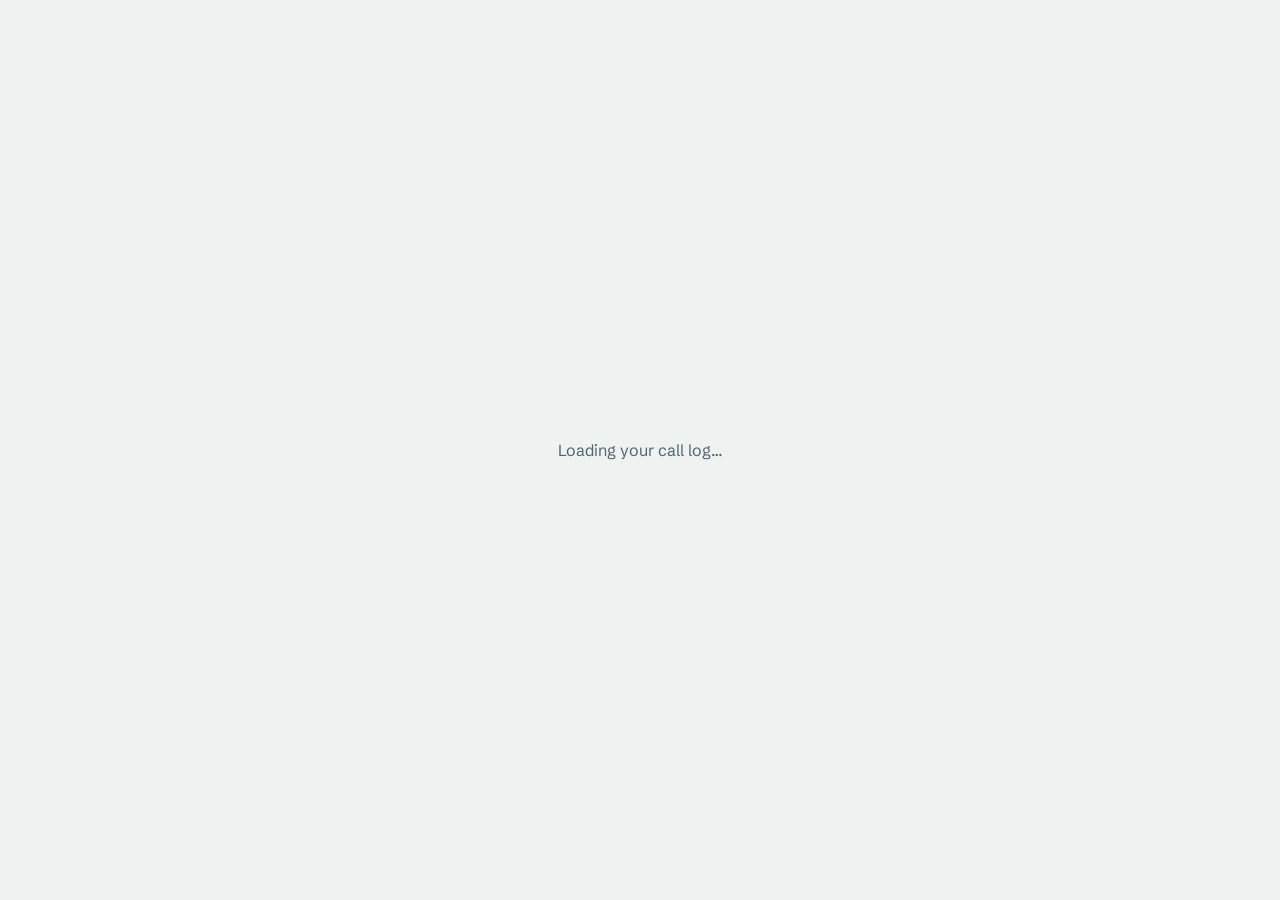
==== dashboard/index.html @ 9eb1d895 "Add files via upload" ====
<!doctype html>
<html lang="en-AU">
<head>
  <meta charset="utf-8">
  <meta name="viewport" content="width=device-width, initial-scale=1">
  <title>Call log | Keel Co</title>
  <meta name="robots" content="noindex">
  <meta name="theme-color" content="#0F2B3A">
  <link rel="icon" href="/assets/mark.svg" type="image/svg+xml">
  <link rel="preconnect" href="https://fonts.googleapis.com">
  <link rel="preconnect" href="https://fonts.gstatic.com" crossorigin>
  <link href="https://fonts.googleapis.com/css2?family=Schibsted+Grotesk:wght@400;500;600;700;800&display=swap" rel="stylesheet">
  <link rel="stylesheet" href="/dashboard/dash.css">
</head>
<body>

<!-- Loading -->
<div id="view-loading" class="loading" aria-live="polite">Loading your call log…</div>

<!-- Sign in -->
<div id="view-login" class="login" hidden>
  <aside class="login-side">
    <a class="brand" href="/"><img src="/assets/mark.svg" alt="" width="30" height="30">Keel Co</a>
    <div>
      <p class="login-quote">Every call your team missed, and what each caller needed.</p>
    </div>
    <p class="login-small">Brisbane, Queensland</p>
  </aside>
  <main class="login-main">
    <form id="login-form" class="login-form" novalidate>
      <h1>Sign in to your call log</h1>
      <p class="muted">Enter your work email and we'll send you a sign-in link. No password needed.</p>
      <div class="field">
        <label for="login-email">Work email</label>
        <input id="login-email" type="email" autocomplete="email" required>
      </div>
      <button class="btn btn-primary" type="submit" id="login-btn">Email me a sign-in link</button>
      <p id="login-status" class="status" role="status" aria-live="polite"></p>
    </form>
    <div id="login-sent" class="login-form" hidden>
      <h1>Check your inbox</h1>
      <p class="muted">We've sent a sign-in link to <strong id="sent-to"></strong>. Open it on this device to see your call log. The link works once and expires after an hour.</p>
      <button class="btn btn-quiet" type="button" id="login-again">Use a different email</button>
    </div>
  </main>
</div>

<!-- App -->
<div id="view-app" class="app" hidden>
  <header class="topbar">
    <a class="brand" href="/"><img src="/assets/mark.svg" alt="" width="28" height="28">Keel Co</a>
    <div class="client" id="client-wrap">
      <span class="client-name" id="client-name"></span>
      <select id="client-select" aria-label="Business" hidden></select>
    </div>
    <div class="user">
      <span id="user-email" class="user-email"></span>
      <button class="btn btn-quiet-dark" id="sign-out" type="button">Sign out</button>
    </div>
  </header>

  <main class="main">
    <div class="titlebar">
      <h1>Calls</h1>
      <div class="segmented" role="group" aria-label="Time period">
        <button type="button" data-period="7" aria-pressed="true">7 days</button>
        <button type="button" data-period="30" aria-pressed="false">30 days</button>
        <button type="button" data-period="all" aria-pressed="false">All time</button>
      </div>
    </div>

    <div id="no-access" class="empty" hidden>
      <h2>This email isn't linked to a call log yet</h2>
      <p>Ask Keel Co to add <strong id="no-access-email"></strong> to your business, then sign in again.</p>
    </div>

    <div id="content">
      <section class="figures" aria-label="Summary">
        <div><span class="fig" id="fig-calls">0</span><span class="fig-label">Calls answered</span></div>
        <div><span class="fig" id="fig-urgent">0</span><span class="fig-label">Urgent</span></div>
        <div><span class="fig" id="fig-after">0</span><span class="fig-label">Outside 9 to 5 weekdays</span></div>
        <div><span class="fig" id="fig-waiting">0</span><span class="fig-label">Waiting for a call back</span></div>
      </section>

      <div class="grid2">
        <section class="panel chart-panel" aria-labelledby="chart-title">
          <div class="panel-head">
            <h2 id="chart-title">Calls per day</h2>
            <div class="legend" aria-hidden="true"><span><i class="sw sw-urgent"></i>Urgent</span><span><i class="sw sw-other"></i>Other calls</span></div>
          </div>
          <div class="chart" id="chart"></div>
          <div class="tip" id="chart-tip" role="tooltip" hidden></div>
        </section>

        <section class="panel" aria-labelledby="waiting-title">
          <div class="panel-head"><h2 id="waiting-title">Waiting for a call back</h2></div>
          <ul class="waiting" id="waiting"></ul>
        </section>
      </div>

      <section class="panel log-panel" aria-labelledby="log-title">
        <div class="panel-head">
          <h2 id="log-title">Call log</h2>
          <span class="muted" id="log-count"></span>
        </div>
        <div class="filters">
          <input type="search" id="f-search" placeholder="Search name, number, unit or reason" aria-label="Search calls">
          <select id="f-type" aria-label="Type of call"><option value="">All types</option></select>
          <select id="f-urgency" aria-label="Urgency"><option value="">Any urgency</option><option value="urgent">Urgent</option><option value="normal">Normal</option><option value="low">Low</option></select>
          <select id="f-status" aria-label="Call back status"><option value="">Any status</option><option value="waiting">Waiting</option><option value="done">Called back</option></select>
        </div>
        <div class="table-wrap">
          <table class="calls">
            <thead><tr><th scope="col">When</th><th scope="col">Caller</th><th scope="col">What it's about</th><th scope="col">Type</th><th scope="col">Status</th></tr></thead>
            <tbody id="rows"></tbody>
          </table>
        </div>
        <div class="empty" id="log-empty" hidden></div>
      </section>
    </div>
  </main>

  <!-- Call detail -->
  <div class="scrim" id="scrim" hidden></div>
  <aside class="drawer" id="drawer" aria-labelledby="d-title" role="dialog" aria-modal="true" hidden>
    <div class="drawer-head">
      <div>
        <h2 id="d-title"></h2>
        <p class="muted" id="d-meta"></p>
      </div>
      <button class="icon-btn" id="d-close" type="button" aria-label="Close call details">
        <svg viewBox="0 0 24 24" width="22" height="22" aria-hidden="true"><path d="M6 6l12 12M18 6L6 18" stroke="currentColor" stroke-width="2.2" stroke-linecap="round"/></svg>
      </button>
    </div>
    <div class="drawer-body">
      <div class="d-actions">
        <span id="d-pills"></span>
        <button class="btn btn-primary" id="d-handled" type="button"></button>
      </div>
      <dl class="d-facts" id="d-facts"></dl>
      <div class="d-block" id="d-summary-block"><h3>Summary</h3><p id="d-summary"></p></div>
      <div class="d-block" id="d-unanswered-block" hidden><h3>Asked but couldn't answer</h3><p id="d-unanswered"></p></div>
      <div class="d-block"><h3>Transcript</h3><div id="d-transcript" class="transcript"></div></div>
    </div>
  </aside>
</div>

<div class="toast" id="toast" role="status" aria-live="polite" hidden></div>

<script src="/config.js"></script>
<script src="/dashboard/app.js"></script>
</body>
</html>
---- dashboard/dash.css ----
/* Keel Co — client dashboard */
:root {
  --tide: #0F2B3A; --tide-raised: #17394B; --tide-line: #2A4B5C;
  --on-tide: #E8F0EF; --on-tide-muted: #A3BABF;
  --bg: #EEF3F2; --surface: #FFFFFF; --surface-2: #F5F8F7;
  --ink: #102631; --muted: #50656F; --line: #D6E0DE;
  --accent: #2E7F6E; --accent-soft: #D9EFE8; --accent-ink: #1A5A4C;
  --urgent: #F2B632; --urgent-ink: #2B1F00;
  --bar-urgent: #C98A00; --bar-other: #1A6E9C;
  --danger: #B3261E;
  --font: "Schibsted Grotesk", "Helvetica Neue", Arial, system-ui, sans-serif;
  color-scheme: light;
}
@media (prefers-color-scheme: dark) {
  :root:not([data-theme="light"]) {
    --bg: #0B1F2B; --surface: #12293A; --surface-2: #163246;
    --ink: #E3ECEB; --muted: #9FB4B9; --line: #274659;
    --accent: #8CC9BA; --accent-soft: #1D4A42; --accent-ink: #BFE6DB;
    --bar-urgent: #C4850B; --bar-other: #3A97DB; --danger: #FF9B8F;
    color-scheme: dark;
  }
}
:root[data-theme="dark"] {
  --bg: #0B1F2B; --surface: #12293A; --surface-2: #163246; --ink: #E3ECEB; --muted: #9FB4B9; --line: #274659;
  --accent: #8CC9BA; --accent-soft: #1D4A42; --accent-ink: #BFE6DB; --bar-urgent: #C4850B; --bar-other: #3A97DB; --danger: #FF9B8F;
  color-scheme: dark;
}
*, *::before, *::after { box-sizing: border-box; }
html, body { height: 100%; }
body { margin: 0; background: var(--bg); color: var(--ink); font-family: var(--font); font-size: 1rem; line-height: 1.5; font-feature-settings: "tnum" 1; -webkit-font-smoothing: antialiased; }
[hidden] { display: none !important; }
:focus-visible { outline: 3px solid var(--urgent); outline-offset: 2px; border-radius: 6px; }
h1, h2, h3 { margin: 0; letter-spacing: -0.015em; }
p { margin: 0; }
.muted { color: var(--muted); }
.brand { display: inline-flex; align-items: center; gap: 10px; color: inherit; text-decoration: none; font-weight: 800; font-size: 1.25rem; letter-spacing: -0.03em; }

.btn { display: inline-flex; align-items: center; justify-content: center; min-height: 44px; padding: 0 18px; border-radius: 999px; border: 2px solid transparent; font: 700 .95rem/1 var(--font); cursor: pointer; text-decoration: none; }
.btn:disabled { opacity: .6; cursor: progress; }
.btn-primary { background: var(--tide); color: var(--on-tide); }
@media (prefers-color-scheme: dark) { :root:not([data-theme="light"]) .btn-primary { background: var(--accent); color: #0B1F2B; } }
.btn-quiet { background: transparent; border-color: var(--line); color: var(--ink); }
.btn-quiet-dark { background: transparent; border-color: var(--tide-line); color: var(--on-tide); min-height: 38px; padding: 0 14px; }
.icon-btn { width: 44px; height: 44px; border-radius: 50%; border: 0; background: var(--surface-2); color: var(--ink); cursor: pointer; display: grid; place-items: center; flex: none; }

.loading { min-height: 100vh; display: grid; place-items: center; color: var(--muted); }

/* Login */
.login { min-height: 100vh; display: grid; grid-template-columns: minmax(280px, 1fr) minmax(0, 1.2fr); }
.login-side { background: var(--tide); color: var(--on-tide); padding: 32px clamp(24px, 4vw, 56px); display: flex; flex-direction: column; justify-content: space-between; gap: 32px; }
.login-quote { font-size: clamp(1.8rem, 3vw, 2.6rem); font-weight: 800; line-height: 1.08; letter-spacing: -0.03em; max-width: 14em; }
.login-small { color: var(--on-tide-muted); font-size: .9rem; }
.login-main { display: grid; place-items: center; padding: 40px 16px; }
.login-form { width: 100%; max-width: 420px; display: grid; gap: 18px; }
.login-form h1 { font-size: 2rem; letter-spacing: -0.03em; line-height: 1.1; }
.field { display: grid; gap: 6px; }
.field label { font-weight: 700; font-size: .95rem; }
input, select { font: inherit; color: var(--ink); background: var(--surface); border: 1.5px solid var(--line); border-radius: 12px; padding: 10px 14px; min-height: 46px; }
input:focus, select:focus { outline: none; border-color: var(--accent); box-shadow: 0 0 0 3px color-mix(in srgb, var(--accent) 30%, transparent); }
.status { min-height: 1.4em; font-size: .95rem; }
.status.err { color: var(--danger); font-weight: 700; }
@media (max-width: 760px) { .login { grid-template-columns: 1fr; } .login-side { min-height: auto; } .login-quote { font-size: 1.6rem; } }

/* App shell */
.topbar { position: sticky; top: 0; z-index: 5; display: flex; align-items: center; gap: 20px; padding: 0 clamp(16px, 3vw, 32px); height: 64px; background: var(--tide); color: var(--on-tide); }
.client { flex: 1; min-width: 0; display: flex; align-items: center; gap: 10px; padding-left: 20px; border-left: 1px solid var(--tide-line); }
.client-name { font-weight: 700; white-space: nowrap; overflow: hidden; text-overflow: ellipsis; }
.client select { background: var(--tide-raised); color: var(--on-tide); border-color: var(--tide-line); min-height: 38px; }
.user { display: flex; align-items: center; gap: 14px; }
.user-email { color: var(--on-tide-muted); font-size: .9rem; }
@media (max-width: 760px) { .user-email { display: none; } .client { padding-left: 12px; } .brand span { display: none; } }

.main { max-width: 1280px; margin: 0 auto; padding: clamp(20px, 3vw, 36px) clamp(16px, 3vw, 32px) 80px; }
.titlebar { display: flex; flex-wrap: wrap; align-items: center; justify-content: space-between; gap: 16px; margin-bottom: 24px; }
.titlebar h1 { font-size: 2.2rem; letter-spacing: -0.035em; }
.segmented { display: inline-flex; background: var(--surface); border: 1.5px solid var(--line); border-radius: 999px; padding: 3px; }
.segmented button { border: 0; background: transparent; color: var(--muted); font: 600 .92rem var(--font); padding: 8px 14px; border-radius: 999px; cursor: pointer; min-height: 36px; }
.segmented button[aria-pressed="true"] { background: var(--tide); color: var(--on-tide); }
@media (prefers-color-scheme: dark) { :root:not([data-theme="light"]) .segmented button[aria-pressed="true"] { background: var(--accent); color: #0B1F2B; } }

/* Figures: one band, not a row of cards */
.figures { display: grid; grid-template-columns: repeat(4, minmax(0, 1fr)); background: var(--surface); border: 1px solid var(--line); border-radius: 18px; margin-bottom: 20px; }
.figures > div { padding: 18px 22px; display: grid; gap: 2px; }
.figures > div + div { border-left: 1px solid var(--line); }
.fig { font-size: clamp(1.9rem, 3vw, 2.6rem); font-weight: 800; letter-spacing: -0.04em; line-height: 1.05; }
.fig-label { color: var(--muted); font-size: .9rem; }
#fig-waiting.has { color: var(--ink); }
.figures > div.attn { background: linear-gradient(0deg, color-mix(in srgb, var(--urgent) 16%, transparent), transparent); }
.figures > div:last-child { border-radius: 0 18px 18px 0; }
@media (max-width: 760px) { .figures { grid-template-columns: repeat(2, minmax(0, 1fr)); } .figures > div:nth-child(3) { border-left: 0; } .figures > div:nth-child(n+3) { border-top: 1px solid var(--line); } .figures > div:last-child { border-radius: 0 0 18px 0; } }

.grid2 { display: grid; grid-template-columns: minmax(0, 1.6fr) minmax(0, 1fr); gap: 20px; margin-bottom: 20px; }
@media (max-width: 980px) { .grid2 { grid-template-columns: 1fr; } }
.panel { background: var(--surface); border: 1px solid var(--line); border-radius: 18px; padding: 20px 22px; position: relative; }
.panel-head { display: flex; justify-content: space-between; align-items: baseline; gap: 12px; margin-bottom: 14px; flex-wrap: wrap; }
.panel-head h2 { font-size: 1.15rem; }

/* Chart */
.legend { display: flex; gap: 16px; font-size: .85rem; color: var(--muted); }
.legend span { display: inline-flex; align-items: center; gap: 6px; }
.sw { width: 12px; height: 12px; border-radius: 3px; display: inline-block; }
.sw-urgent { background: var(--bar-urgent); }
.sw-other { background: var(--bar-other); }
.chart { height: 220px; }
.chart svg { width: 100%; height: 100%; overflow: visible; }
.chart .grid line { stroke: var(--line); stroke-width: 1; }
.chart .axis text { fill: var(--muted); font-size: 11px; font-family: var(--font); }
.chart .hit { fill: transparent; cursor: default; }
.chart .col:hover .bar, .chart .col:focus .bar { filter: brightness(1.12); }
.chart .col:focus { outline: none; }
.chart .col:focus .hit { stroke: var(--urgent); stroke-width: 2; }
.tip { position: absolute; pointer-events: none; background: var(--tide); color: var(--on-tide); font-size: .85rem; padding: 8px 10px; border-radius: 10px; white-space: nowrap; transform: translate(-50%, calc(-100% - 10px)); box-shadow: 0 8px 24px -10px rgba(0,0,0,.5); }
.tip b { display: block; }

/* Waiting list */
.waiting { list-style: none; margin: 0; padding: 0; }
.waiting li + li { border-top: 1px solid var(--line); }
.waiting button { all: unset; box-sizing: border-box; display: grid; grid-template-columns: 1fr auto; gap: 2px 12px; width: 100%; padding: 12px 4px; cursor: pointer; border-radius: 8px; }
.waiting button:hover { background: var(--surface-2); }
.waiting button:focus-visible { outline: 3px solid var(--urgent); }
.waiting .w-what { font-weight: 700; }
.waiting .w-when { color: var(--muted); font-size: .85rem; text-align: right; }
.waiting .w-who { color: var(--muted); font-size: .9rem; grid-column: 1 / -1; }
.waiting .none { color: var(--muted); padding: 12px 4px; }

/* Pills */
.pill { display: inline-flex; align-items: center; gap: 6px; font-size: .78rem; font-weight: 800; padding: 3px 10px; border-radius: 999px; background: var(--surface-2); color: var(--ink); border: 1px solid var(--line); white-space: nowrap; }
.pill.urgent { background: var(--urgent); color: var(--urgent-ink); border-color: var(--urgent); }
.pill.urgent::before { content: ""; width: 0; height: 0; border-left: 5px solid transparent; border-right: 5px solid transparent; border-bottom: 8px solid currentColor; }
.pill.done { background: var(--accent-soft); color: var(--accent-ink); border-color: transparent; }
.pill.done::before { content: ""; width: 9px; height: 5px; border-left: 2px solid currentColor; border-bottom: 2px solid currentColor; transform: rotate(-45deg) translateY(-2px); }
.pill.waiting::before { content: ""; width: 7px; height: 7px; border-radius: 50%; border: 2px solid currentColor; }

/* Filters + table */
.filters { display: grid; grid-template-columns: minmax(0, 2fr) repeat(3, minmax(0, 1fr)); gap: 10px; margin-bottom: 14px; }
@media (max-width: 860px) { .filters { grid-template-columns: 1fr 1fr; } .filters input { grid-column: 1 / -1; } }
.table-wrap { overflow-x: auto; }
table.calls { width: 100%; border-collapse: collapse; font-size: .95rem; }
.calls th { text-align: left; font-size: .82rem; font-weight: 700; color: var(--muted); padding: 10px 12px; border-bottom: 1px solid var(--line); white-space: nowrap; }
.calls td { padding: 14px 12px; border-bottom: 1px solid var(--line); vertical-align: top; }
.calls tbody tr { cursor: pointer; }
.calls tbody tr:hover td { background: var(--surface-2); }
.calls tbody tr:focus-visible { outline: 3px solid var(--urgent); outline-offset: -3px; }
.calls .when { white-space: nowrap; color: var(--muted); }
.calls .when b { display: block; color: var(--ink); font-weight: 700; }
.calls .who b { display: block; }
.calls .who span { color: var(--muted); font-size: .88rem; }
.calls .why { max-width: 42ch; }
@media (max-width: 760px) {
  .calls thead { display: none; }
  .calls, .calls tbody, .calls tr, .calls td { display: block; width: 100%; }
  .calls tr { padding: 12px 4px; border-bottom: 1px solid var(--line); display: grid; grid-template-columns: 1fr auto; gap: 4px 10px; }
  .calls td { border: 0; padding: 0; }
  .calls td.when { grid-column: 1; } .calls td.status { grid-column: 2; grid-row: 1; text-align: right; }
  .calls td.who, .calls td.why { grid-column: 1 / -1; } .calls td.type { grid-column: 1 / -1; }
  .calls .when b { display: inline; margin-right: 6px; }
}
.empty { padding: 36px 8px; text-align: center; color: var(--muted); max-width: 52ch; margin: 0 auto; }
.empty h2 { color: var(--ink); font-size: 1.3rem; margin-bottom: 8px; }
#no-access { background: var(--surface); border: 1px solid var(--line); border-radius: 18px; }

/* Drawer */
.scrim { position: fixed; inset: 0; background: rgba(8, 20, 28, .45); z-index: 20; }
.drawer { position: fixed; top: 0; right: 0; bottom: 0; width: min(560px, 100%); background: var(--surface); z-index: 21; display: flex; flex-direction: column; box-shadow: -20px 0 60px -30px rgba(0,0,0,.5); }
@media (prefers-reduced-motion: no-preference) { .drawer.open { animation: slide .22s cubic-bezier(.2,.8,.2,1); } @keyframes slide { from { transform: translateX(24px); opacity: .4; } } }
.drawer-head { display: flex; justify-content: space-between; gap: 16px; padding: 22px 24px 16px; border-bottom: 1px solid var(--line); }
.drawer-head h2 { font-size: 1.45rem; letter-spacing: -0.025em; line-height: 1.15; }
.drawer-head .muted { margin-top: 4px; }
.drawer-body { overflow-y: auto; padding: 18px 24px 40px; display: grid; gap: 22px; align-content: start; }
.d-actions { display: flex; flex-wrap: wrap; align-items: center; justify-content: space-between; gap: 12px; }
.d-actions #d-pills { display: flex; gap: 8px; flex-wrap: wrap; }
.d-facts { display: grid; grid-template-columns: repeat(2, minmax(0, 1fr)); gap: 0; margin: 0; border: 1px solid var(--line); border-radius: 14px; }
.d-facts div { padding: 12px 14px; border-top: 1px solid var(--line); }
.d-facts div:nth-child(-n+2) { border-top: 0; }
.d-facts div:nth-child(even) { border-left: 1px solid var(--line); }
.d-facts dt { color: var(--muted); font-size: .82rem; }
.d-facts dd { margin: 2px 0 0; font-weight: 600; word-break: break-word; }
.d-facts a { color: inherit; }
.d-block h3 { font-size: .95rem; margin-bottom: 8px; }
.transcript { display: grid; gap: 8px; }
.bubble { max-width: 88%; padding: 10px 14px; border-radius: 16px; font-size: .95rem; }
.bubble small { display: block; font-size: .75rem; font-weight: 700; color: var(--muted); margin-bottom: 2px; }
.bubble.ai { background: var(--surface-2); border: 1px solid var(--line); border-bottom-left-radius: 4px; }
.bubble.caller { background: var(--tide); color: var(--on-tide); margin-left: auto; border-bottom-right-radius: 4px; }
.bubble.caller small { color: var(--on-tide-muted); }

.toast { position: fixed; left: 50%; bottom: 24px; transform: translateX(-50%); background: var(--tide); color: var(--on-tide); padding: 12px 18px; border-radius: 999px; font-weight: 600; z-index: 30; box-shadow: 0 12px 30px -12px rgba(0,0,0,.5); }
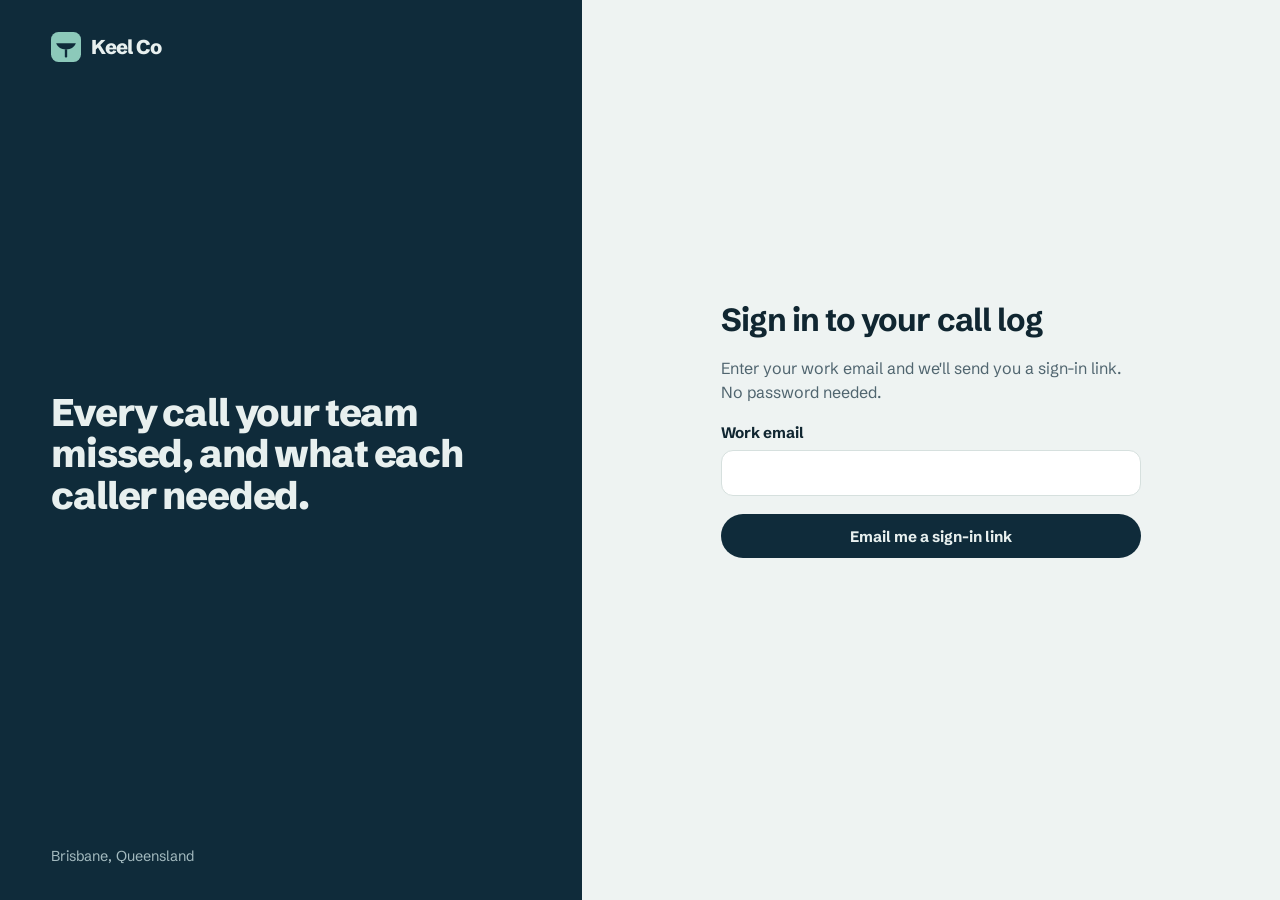
==== commit 61903311: "Update login notification message in index.html" ====
--- a/dashboard/index.html
+++ b/dashboard/index.html
@@ -39,7 +39,8 @@
     </form>
     <div id="login-sent" class="login-form" hidden>
       <h1>Check your inbox</h1>
-      <p class="muted">We've sent a sign-in link to <strong id="sent-to"></strong>. Open it on this device to see your call log. The link works once and expires after an hour.</p>
+      <p class="muted">If <strong id="sent-to"></strong> has access to a call log, a sign-in link is on its way. Open it on this device. The link works once and expires after an hour.</p>
+      <p class="muted">No email after a few minutes? Check your junk folder, or ask whoever manages Keel Co at your business to add you.</p>
       <button class="btn btn-quiet" type="button" id="login-again">Use a different email</button>
     </div>
   </main>
--- a/dashboard/dash.css
+++ b/dashboard/dash.css
@@ -27,7 +27,7 @@
 }
 *, *::before, *::after { box-sizing: border-box; }
 html, body { height: 100%; }
-body { margin: 0; background: var(--bg); color: var(--ink); font-family: var(--font); font-size: 1rem; line-height: 1.5; font-feature-settings: "tnum" 1; -webkit-font-smoothing: antialiased; }
+body { margin: 0; background: var(--bg); color: var(--ink); font-family: var(--font); font-size: 1rem; line-height: 1.5; -webkit-font-smoothing: antialiased; }
 [hidden] { display: none !important; }
 :focus-visible { outline: 3px solid var(--urgent); outline-offset: 2px; border-radius: 6px; }
 h1, h2, h3 { margin: 0; letter-spacing: -0.015em; }
@@ -185,3 +185,6 @@
 .bubble.caller small { color: var(--on-tide-muted); }
 
 .toast { position: fixed; left: 50%; bottom: 24px; transform: translateX(-50%); background: var(--tide); color: var(--on-tide); padding: 12px 18px; border-radius: 999px; font-weight: 600; z-index: 30; box-shadow: 0 12px 30px -12px rgba(0,0,0,.5); }
+
+/* Tabular figures only where numbers line up */
+.fig, .calls .when, .w-when, .chart .axis text, .d-facts dd, .tip { font-variant-numeric: tabular-nums; }
